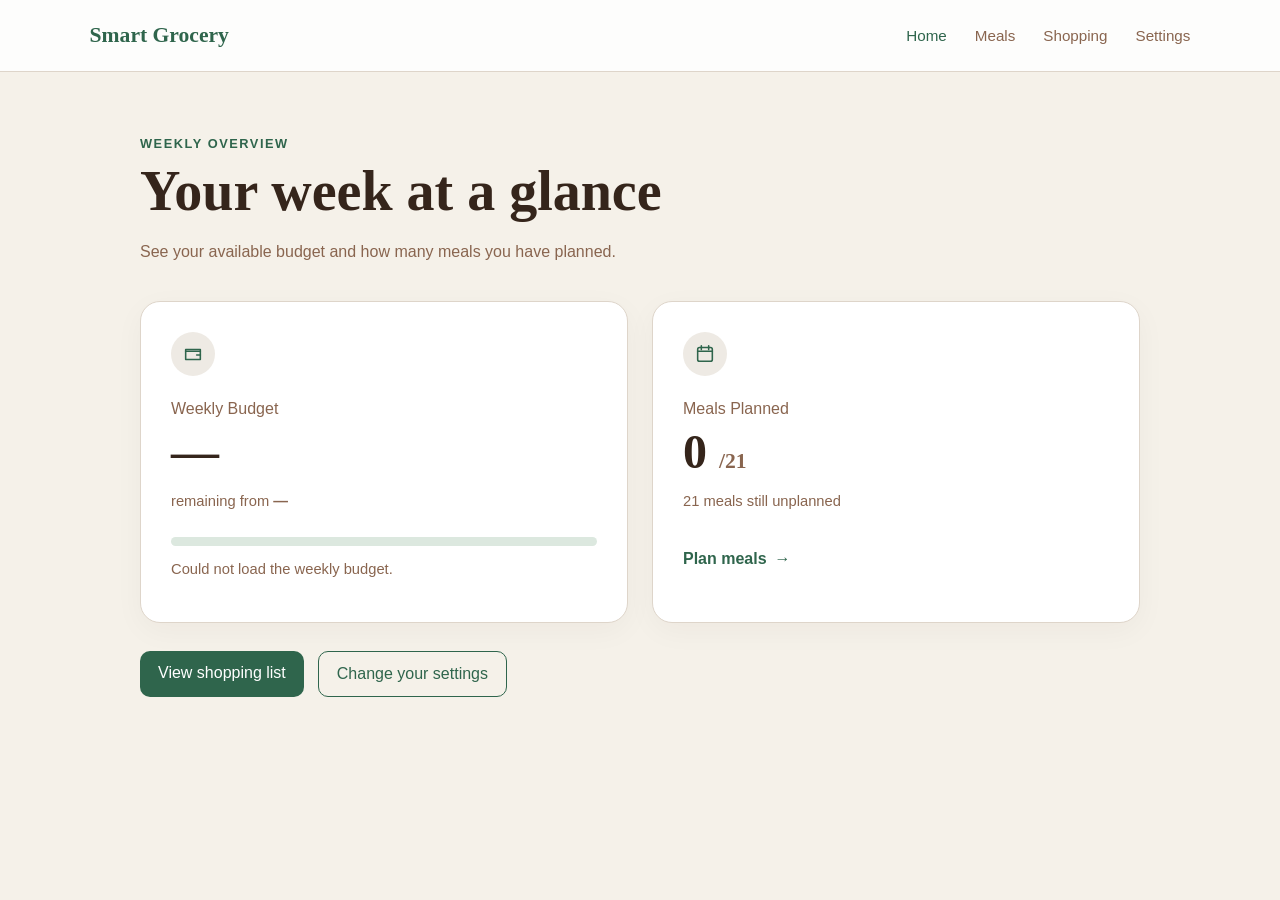
==== src/main/resources/static/index.html @ 24121420 "Was busy forgot to do weekly commits." ====
<!DOCTYPE html>
<html lang="en">
<head>
    <meta charset="UTF-8">
    <meta name="viewport"
          content="width=device-width, initial-scale=1.0">

    <title>Smart Grocery</title>

    <link rel="stylesheet" href="css/style.css">
    <script src="js/index.js"></script>
</head>

<body>
<header class="topbar">
    <a class="brand" href="/">
        Smart Grocery
    </a>

    <nav>
        <a class="active" href="/">Home</a>
        <a href="/meals.html">Meals</a>
        <a href="/shopping.html">Shopping</a>
        <a href="/settings.html">Settings</a>
    </nav>
</header>

<main class="page">
    <section class="intro">
        <p class="eyebrow">Weekly overview</p>
        <h1>Your week at a glance</h1>
        <p>
            See your available budget and how many meals
            you have planned.
        </p>
    </section>

    <section class="dashboard-grid">

        <!-- Budget card -->
        <article class="summary-card">
            <div class="icon-circle">
                <svg viewBox="0 0 24 24" aria-hidden="true">
                    <path d="M4 7h16v11H4z"></path>
                    <path d="M4 9h16"></path>
                    <path d="M16 13h4"></path>
                </svg>
            </div>

            <p class="card-label">Weekly Budget</p>

            <div class="large-value money-value">
                <span id="remainingBudget">—</span>
            </div>

            <p class="card-description">
                remaining from
                <strong id="weeklyBudget">—</strong>
            </p>

            <div class="progress-track">
                <div
                        id="budgetProgress"
                        class="progress-value"
                ></div>
            </div>

            <p id="budgetStatus" class="status-text">
                Loading budget...
            </p>
        </article>

        <!-- Meals card -->
        <article class="summary-card">
            <div class="icon-circle">
                <svg viewBox="0 0 24 24" aria-hidden="true">
                    <rect x="4" y="5" width="16" height="15" rx="2"></rect>
                    <path d="M8 3v4M16 3v4M4 9h16"></path>
                </svg>
            </div>

            <p class="card-label">Meals Planned</p>

            <div class="large-value">
                <span id="plannedMeals">0</span>
                <span class="value-total">/21</span>
            </div>

            <p id="mealsMessage" class="card-description">
                21 meals still unplanned
            </p>

            <a class="card-link" href="/meals.html">
                Plan meals
                <span aria-hidden="true">→</span>
            </a>
        </article>
    </section>

    <section class="quick-links">
        <a href="/shopping.html">
            View shopping list
        </a>

        <a href="/settings.html">
            Change your settings
        </a>
    </section>
</main>
</body>
</html>
---- src/main/resources/static/css/style.css ----
:root {
    --background: #f5f1e9;
    --card: #ffffff;
    --text: #35251b;
    --muted: #89654f;
    --green: #2f654c;
    --green-light: #dce8df;
    --border: #ded5ca;
}

* {
    box-sizing: border-box;
}

body {
    margin: 0;
    min-height: 100vh;
    background: var(--background);
    color: var(--text);
    font-family: Arial, sans-serif;
}

.topbar {
    min-height: 72px;
    padding: 0 7%;
    background: rgba(255, 255, 255, 0.85);
    border-bottom: 1px solid var(--border);

    display: flex;
    align-items: center;
    justify-content: space-between;
}

.brand {
    color: var(--green);
    font-family: Georgia, serif;
    font-size: 1.35rem;
    font-weight: bold;
    text-decoration: none;
}

nav {
    display: flex;
    gap: 28px;
}

nav a {
    color: var(--muted);
    text-decoration: none;
    font-size: 0.95rem;
}

nav a:hover,
nav a.active {
    color: var(--green);
}

.page {
    width: min(100% - 32px, 1000px);
    margin: 0 auto;
    padding: 64px 0;
}

.intro {
    margin-bottom: 36px;
}

.eyebrow {
    margin: 0 0 8px;
    color: var(--green);
    font-size: 0.8rem;
    font-weight: bold;
    letter-spacing: 0.12em;
    text-transform: uppercase;
}

h1 {
    margin: 0;
    font-family: Georgia, serif;
    font-size: clamp(2rem, 5vw, 3.5rem);
}

.intro > p:last-child {
    max-width: 560px;
    color: var(--muted);
    line-height: 1.6;
}

.dashboard-grid {
    display: grid;
    grid-template-columns: repeat(2, minmax(0, 1fr));
    gap: 24px;
}

.summary-card {
    min-height: 310px;
    padding: 30px;
    background: var(--card);
    border: 1px solid var(--border);
    border-radius: 20px;
    box-shadow: 0 8px 30px rgba(53, 37, 27, 0.04);
}

.icon-circle {
    width: 44px;
    height: 44px;
    margin-bottom: 24px;
    border-radius: 50%;
    background: #eeeae4;
    color: var(--green);

    display: grid;
    place-items: center;
}

.icon-circle svg {
    width: 22px;
    height: 22px;
    fill: none;
    stroke: currentColor;
    stroke-width: 1.7;
    stroke-linecap: round;
    stroke-linejoin: round;
}

.card-label {
    margin: 0 0 6px;
    color: var(--muted);
}

.large-value {
    margin-bottom: 6px;
    font-family: Georgia, serif;
    font-size: 3rem;
    font-weight: bold;
}

.value-total {
    color: var(--muted);
    font-size: 1.35rem;
}

.card-description,
.status-text {
    color: var(--muted);
    font-size: 0.92rem;
}

.progress-track {
    height: 9px;
    margin-top: 28px;
    overflow: hidden;
    background: var(--green-light);
    border-radius: 100px;
}

.progress-value {
    width: 0;
    height: 100%;
    background: var(--green);
    border-radius: inherit;
    transition: width 300ms ease;
}

.card-link {
    display: inline-flex;
    gap: 8px;
    margin-top: 26px;
    color: var(--green);
    font-weight: bold;
    text-decoration: none;
}

.quick-links {
    display: flex;
    gap: 14px;
    margin-top: 28px;
}

.quick-links a {
    padding: 13px 18px;
    background: var(--green);
    color: white;
    border-radius: 10px;
    text-decoration: none;
}

.quick-links a:last-child {
    background: transparent;
    color: var(--green);
    border: 1px solid var(--green);
}

@media (max-width: 700px) {
    .topbar {
        padding: 18px;
        align-items: flex-start;
        gap: 18px;
        flex-direction: column;
    }

    nav {
        width: 100%;
        gap: 16px;
        overflow-x: auto;
    }

    .page {
        padding-top: 40px;
    }

    .dashboard-grid {
        grid-template-columns: 1fr;
    }

    .quick-links {
        flex-direction: column;
    }
}:root {
     --background: #f5f1e9;
     --card: #ffffff;
     --text: #35251b;
     --muted: #89654f;
     --green: #2f654c;
     --green-light: #dce8df;
     --border: #ded5ca;
 }

* {
    box-sizing: border-box;
}

body {
    margin: 0;
    min-height: 100vh;
    background: var(--background);
    color: var(--text);
    font-family: Arial, sans-serif;
}

.topbar {
    min-height: 72px;
    padding: 0 7%;
    background: rgba(255, 255, 255, 0.85);
    border-bottom: 1px solid var(--border);

    display: flex;
    align-items: center;
    justify-content: space-between;
}

.brand {
    color: var(--green);
    font-family: Georgia, serif;
    font-size: 1.35rem;
    font-weight: bold;
    text-decoration: none;
}

nav {
    display: flex;
    gap: 28px;
}

nav a {
    color: var(--muted);
    text-decoration: none;
    font-size: 0.95rem;
}

nav a:hover,
nav a.active {
    color: var(--green);
}

.page {
    width: min(100% - 32px, 1000px);
    margin: 0 auto;
    padding: 64px 0;
}

.intro {
    margin-bottom: 36px;
}

.eyebrow {
    margin: 0 0 8px;
    color: var(--green);
    font-size: 0.8rem;
    font-weight: bold;
    letter-spacing: 0.12em;
    text-transform: uppercase;
}

h1 {
    margin: 0;
    font-family: Georgia, serif;
    font-size: clamp(2rem, 5vw, 3.5rem);
}

.intro > p:last-child {
    max-width: 560px;
    color: var(--muted);
    line-height: 1.6;
}

.dashboard-grid {
    display: grid;
    grid-template-columns: repeat(2, minmax(0, 1fr));
    gap: 24px;
}

.summary-card {
    min-height: 310px;
    padding: 30px;
    background: var(--card);
    border: 1px solid var(--border);
    border-radius: 20px;
    box-shadow: 0 8px 30px rgba(53, 37, 27, 0.04);
}

.icon-circle {
    width: 44px;
    height: 44px;
    margin-bottom: 24px;
    border-radius: 50%;
    background: #eeeae4;
    color: var(--green);

    display: grid;
    place-items: center;
}

.icon-circle svg {
    width: 22px;
    height: 22px;
    fill: none;
    stroke: currentColor;
    stroke-width: 1.7;
    stroke-linecap: round;
    stroke-linejoin: round;
}

.card-label {
    margin: 0 0 6px;
    color: var(--muted);
}

.large-value {
    margin-bottom: 6px;
    font-family: Georgia, serif;
    font-size: 3rem;
    font-weight: bold;
}

.value-total {
    color: var(--muted);
    font-size: 1.35rem;
}

.card-description,
.status-text {
    color: var(--muted);
    font-size: 0.92rem;
}

.progress-track {
    height: 9px;
    margin-top: 28px;
    overflow: hidden;
    background: var(--green-light);
    border-radius: 100px;
}

.progress-value {
    width: 0;
    height: 100%;
    background: var(--green);
    border-radius: inherit;
    transition: width 300ms ease;
}

.card-link {
    display: inline-flex;
    gap: 8px;
    margin-top: 26px;
    color: var(--green);
    font-weight: bold;
    text-decoration: none;
}

.quick-links {
    display: flex;
    gap: 14px;
    margin-top: 28px;
}

.quick-links a {
    padding: 13px 18px;
    background: var(--green);
    color: white;
    border-radius: 10px;
    text-decoration: none;
}

.quick-links a:last-child {
    background: transparent;
    color: var(--green);
    border: 1px solid var(--green);
}

@media (max-width: 700px) {
    .topbar {
        padding: 18px;
        align-items: flex-start;
        gap: 18px;
        flex-direction: column;
    }

    nav {
        width: 100%;
        gap: 16px;
        overflow-x: auto;
    }

    .page {
        padding-top: 40px;
    }

    .dashboard-grid {
        grid-template-columns: 1fr;
    }

    .quick-links {
        flex-direction: column;
    }
}

/* meals css*/
.planner-toolbar {
    padding: 28px;
    margin-bottom: 48px;
    background: white;
    border: 1px solid var(--border);
    border-radius: 20px;

    display: flex;
    align-items: center;
    justify-content: space-between;
    gap: 24px;
}

.planner-count {
    font-family: Georgia, serif;
    font-size: 2.5rem;
    font-weight: bold;
}

.planner-count span:last-child {
    color: var(--muted);
    font-size: 1.2rem;
}

.planner-actions {
    display: flex;
    gap: 12px;
}

.primary-button,
.secondary-button {
    min-height: 44px;
    padding: 0 18px;
    border-radius: 10px;
    cursor: pointer;
    font: inherit;
    font-weight: bold;
}

.primary-button {
    border: 1px solid var(--green);
    background: var(--green);
    color: white;
}

.secondary-button {
    border: 1px solid var(--green);
    background: transparent;
    color: var(--green);
}

.primary-button:disabled {
    cursor: wait;
    opacity: 0.65;
}

.planner-section,
.recipe-section {
    margin-top: 48px;
}

.section-heading {
    margin-bottom: 24px;

    display: flex;
    align-items: end;
    justify-content: space-between;
    gap: 24px;
}

.section-heading h2 {
    margin: 4px 0 0;
    font-family: Georgia, serif;
    font-size: 2rem;
}

.section-heading > p {
    max-width: 420px;
    margin: 0;
    color: var(--muted);
    line-height: 1.5;
}

.week-grid {
    display: grid;
    grid-template-columns:
        repeat(auto-fit, minmax(240px, 1fr));
    gap: 18px;
}

.day-card {
    padding: 22px;
    background: white;
    border: 1px solid var(--border);
    border-radius: 16px;
}

.day-card h3 {
    margin: 0 0 20px;
    color: var(--green);
    font-family: Georgia, serif;
    font-size: 1.4rem;
}

.meal-slot {
    display: block;
    margin-top: 16px;
}

.meal-slot span {
    display: block;
    margin-bottom: 7px;
    color: var(--muted);
    font-size: 0.82rem;
    font-weight: bold;
    text-transform: uppercase;
}

.meal-slot select {
    width: 100%;
    min-height: 42px;
    padding: 0 10px;
    background: white;
    color: var(--text);
    border: 1px solid var(--border);
    border-radius: 8px;
}

.meal-slot select:focus {
    border-color: var(--green);
    outline: 2px solid var(--green-light);
}

.recipe-grid {
    display: grid;
    gap: 14px;
}

.recipe-card {
    background: white;
    border: 1px solid var(--border);
    border-radius: 14px;
    overflow: hidden;
}

.recipe-card summary {
    padding: 20px;
    cursor: pointer;
    list-style: none;

    display: flex;
    align-items: center;
    justify-content: space-between;
    gap: 20px;
}

.recipe-card summary::-webkit-details-marker {
    display: none;
}

.recipe-card summary strong {
    color: var(--green);
    font-family: Georgia, serif;
    font-size: 1.15rem;
}

.recipe-card summary span {
    color: var(--muted);
    font-size: 0.85rem;
}

.recipe-content {
    padding: 0 24px 24px;
    border-top: 1px solid var(--border);
    line-height: 1.6;
}

.recipe-content h4 {
    margin: 22px 0 8px;
}

.empty-message {
    padding: 30px;
    background: white;
    color: var(--muted);
    border: 1px dashed var(--border);
    border-radius: 14px;
    text-align: center;
}

@media (max-width: 700px) {
    .planner-toolbar,
    .section-heading {
        align-items: stretch;
        flex-direction: column;
    }

    .planner-actions {
        flex-direction: column;
    }

    .recipe-card summary {
        align-items: flex-start;
        flex-direction: column;
    }
}

/* Shopping css */
.shopping-summary-grid {
    margin-bottom: 24px;

    display: grid;
    grid-template-columns:
        repeat(4, minmax(0, 1fr));
    gap: 16px;
}

.small-summary-card {
    padding: 22px;
    background: white;
    border: 1px solid var(--border);
    border-radius: 15px;
}

.small-summary-card p {
    margin: 0 0 10px;
    color: var(--muted);
    font-size: 0.85rem;
}

.small-summary-card strong {
    font-family: Georgia, serif;
    font-size: 1.5rem;
}

.shopping-toolbar {
    margin-bottom: 48px;
    padding: 20px 24px;
    background: var(--green-light);
    border-radius: 14px;

    display: flex;
    align-items: center;
    justify-content: space-between;
    gap: 20px;
}

.shopping-toolbar p {
    margin: 0;
}

.shopping-toolbar > div {
    display: flex;
    gap: 10px;
}

.shopping-items {
    display: grid;
    gap: 22px;
}

.shopping-item {
    padding: 24px;
    background: white;
    border: 1px solid var(--border);
    border-radius: 16px;
}

.shopping-item-heading {
    margin-bottom: 18px;

    display: flex;
    align-items: baseline;
    justify-content: space-between;
    gap: 20px;
}

.shopping-item-heading h3 {
    margin: 0;
    color: var(--green);
    font-family: Georgia, serif;
    font-size: 1.4rem;
    text-transform: capitalize;
}

.shopping-item-heading span {
    color: var(--muted);
    font-size: 0.9rem;
}

.product-option-grid {
    display: grid;
    grid-template-columns:
        repeat(auto-fit, minmax(230px, 1fr));
    gap: 12px;
}

.product-option {
    padding: 15px;
    cursor: pointer;
    border: 1px solid var(--border);
    border-radius: 12px;

    display: flex;
    align-items: flex-start;
    gap: 10px;
}

.product-option:hover {
    border-color: var(--green);
}

.product-option:has(input:checked) {
    background: var(--green-light);
    border-color: var(--green);
}

.product-option input {
    margin-top: 4px;
    accent-color: var(--green);
}

.product-option-content {
    min-width: 0;
}

.product-option-content strong {
    display: block;
    line-height: 1.35;
}

.product-option-content p {
    margin: 8px 0 0;
    color: var(--muted);
    font-size: 0.85rem;
}

.product-option-content .option-total {
    color: var(--green);
    font-weight: bold;
}

.store-badge {
    display: inline-block;
    margin-top: 8px;
    padding: 4px 8px;
    background: white;
    color: var(--green);
    border: 1px solid var(--green-light);
    border-radius: 100px;
    font-size: 0.75rem;
    font-weight: bold;
}

.store-section {
    margin-top: 54px;
}

.store-grid {
    display: grid;
    grid-template-columns:
        repeat(auto-fit, minmax(220px, 1fr));
    gap: 16px;
}

.store-card {
    padding: 20px;
    background: white;
    border: 1px solid var(--border);
    border-radius: 14px;
}

.store-card h3 {
    margin: 0 0 14px;
    color: var(--green);
    font-family: Georgia, serif;
}

.store-card ul {
    margin: 0;
    padding-left: 20px;
    color: var(--muted);
    line-height: 1.6;
}

.missing-section {
    margin-bottom: 32px;
    padding: 20px;
    background: #fff1e8;
    border: 1px solid #e6bda5;
    border-radius: 14px;
}

.missing-section h2 {
    margin-top: 0;
    font-size: 1.1rem;
}

.primary-link {
    display: inline-block;
    margin-top: 12px;
    padding: 12px 16px;
    background: var(--green);
    color: white;
    border-radius: 9px;
    text-decoration: none;
}

@media (max-width: 800px) {
    .shopping-summary-grid {
        grid-template-columns:
            repeat(2, minmax(0, 1fr));
    }

    .shopping-toolbar,
    .shopping-item-heading {
        align-items: stretch;
        flex-direction: column;
    }

    .shopping-toolbar > div {
        flex-direction: column;
    }
}

@media (max-width: 480px) {
    .shopping-summary-grid {
        grid-template-columns: 1fr;
    }
}

/* settings css */

.settings-page {
    width: min(960px, calc(100% - 32px));
    margin: 48px auto 80px;
}

.settings-heading {
    margin-bottom: 28px;
}

.settings-heading h1 {
    margin: 6px 0 10px;
    color: var(--text);
    font-size: clamp(2rem, 5vw, 3.2rem);
}

.settings-heading p {
    color: var(--muted);
    max-width: 650px;
}

.page-label {
    color: var(--green) !important;
    font-weight: 700;
    text-transform: uppercase;
    letter-spacing: 0.08em;
    font-size: 0.8rem;
}

.profile-status {
    margin-top: 14px;
    font-weight: 700;
}

.settings-form {
    display: grid;
    gap: 22px;
}

.settings-section {
    padding: 28px;
    background: var(--card);
    border: 1px solid var(--border);
    border-radius: 20px;
}

.settings-section h2 {
    margin: 0 0 8px;
    color: var(--text);
}

.section-description {
    margin: 0 0 20px;
    color: var(--muted);
}

.settings-grid {
    display: grid;
    grid-template-columns: repeat(3, minmax(0, 1fr));
    gap: 18px;
}

.form-field {
    display: grid;
    gap: 8px;
    color: var(--text);
    font-weight: 700;
}

.form-field input {
    width: 100%;
    box-sizing: border-box;
    padding: 13px 14px;
    border: 1px solid var(--border);
    border-radius: 11px;
    background: #fff;
    color: var(--text);
    font: inherit;
}

.form-field input:focus {
    outline: 3px solid var(--green-light);
    border-color: var(--green);
}

.choice-grid {
    display: grid;
    grid-template-columns: repeat(3, minmax(0, 1fr));
    gap: 12px;
}

.choice-card {
    display: flex;
    align-items: center;
    gap: 10px;
    min-height: 48px;
    padding: 12px 14px;
    border: 1px solid var(--border);
    border-radius: 12px;
    color: var(--text);
    cursor: pointer;
}

.choice-card:hover {
    border-color: var(--green);
    background: var(--green-light);
}

.choice-card input {
    width: 18px;
    height: 18px;
    accent-color: var(--green);
}

.settings-actions {
    display: flex;
    align-items: center;
    gap: 12px;
}

.primary-button,
.secondary-button {
    display: inline-flex;
    align-items: center;
    justify-content: center;
    min-height: 46px;
    padding: 0 22px;
    border-radius: 12px;
    font: inherit;
    font-weight: 700;
    text-decoration: none;
    cursor: pointer;
}

.primary-button {
    border: 0;
    background: var(--green);
    color: white;
}

.primary-button:hover {
    filter: brightness(0.93);
}

.primary-button:disabled {
    opacity: 0.65;
    cursor: wait;
}

.secondary-button {
    border: 1px solid var(--border);
    background: var(--card);
    color: var(--text);
}

.settings-message {
    padding: 14px 16px;
    border-radius: 12px;
    font-weight: 700;
}

.settings-message.success {
    background: #dceee2;
    color: #205438;
}

.settings-message.warning {
    background: #fff0c7;
    color: #735715;
}

.settings-message.error {
    background: #f8dddd;
    color: #812c2c;
}

.settings-message[hidden] {
    display: none;
}

@media (max-width: 700px) {
    .settings-grid,
    .choice-grid {
        grid-template-columns: 1fr;
    }

    .settings-section {
        padding: 20px;
    }

    .settings-actions {
        align-items: stretch;
        flex-direction: column;
    }
}
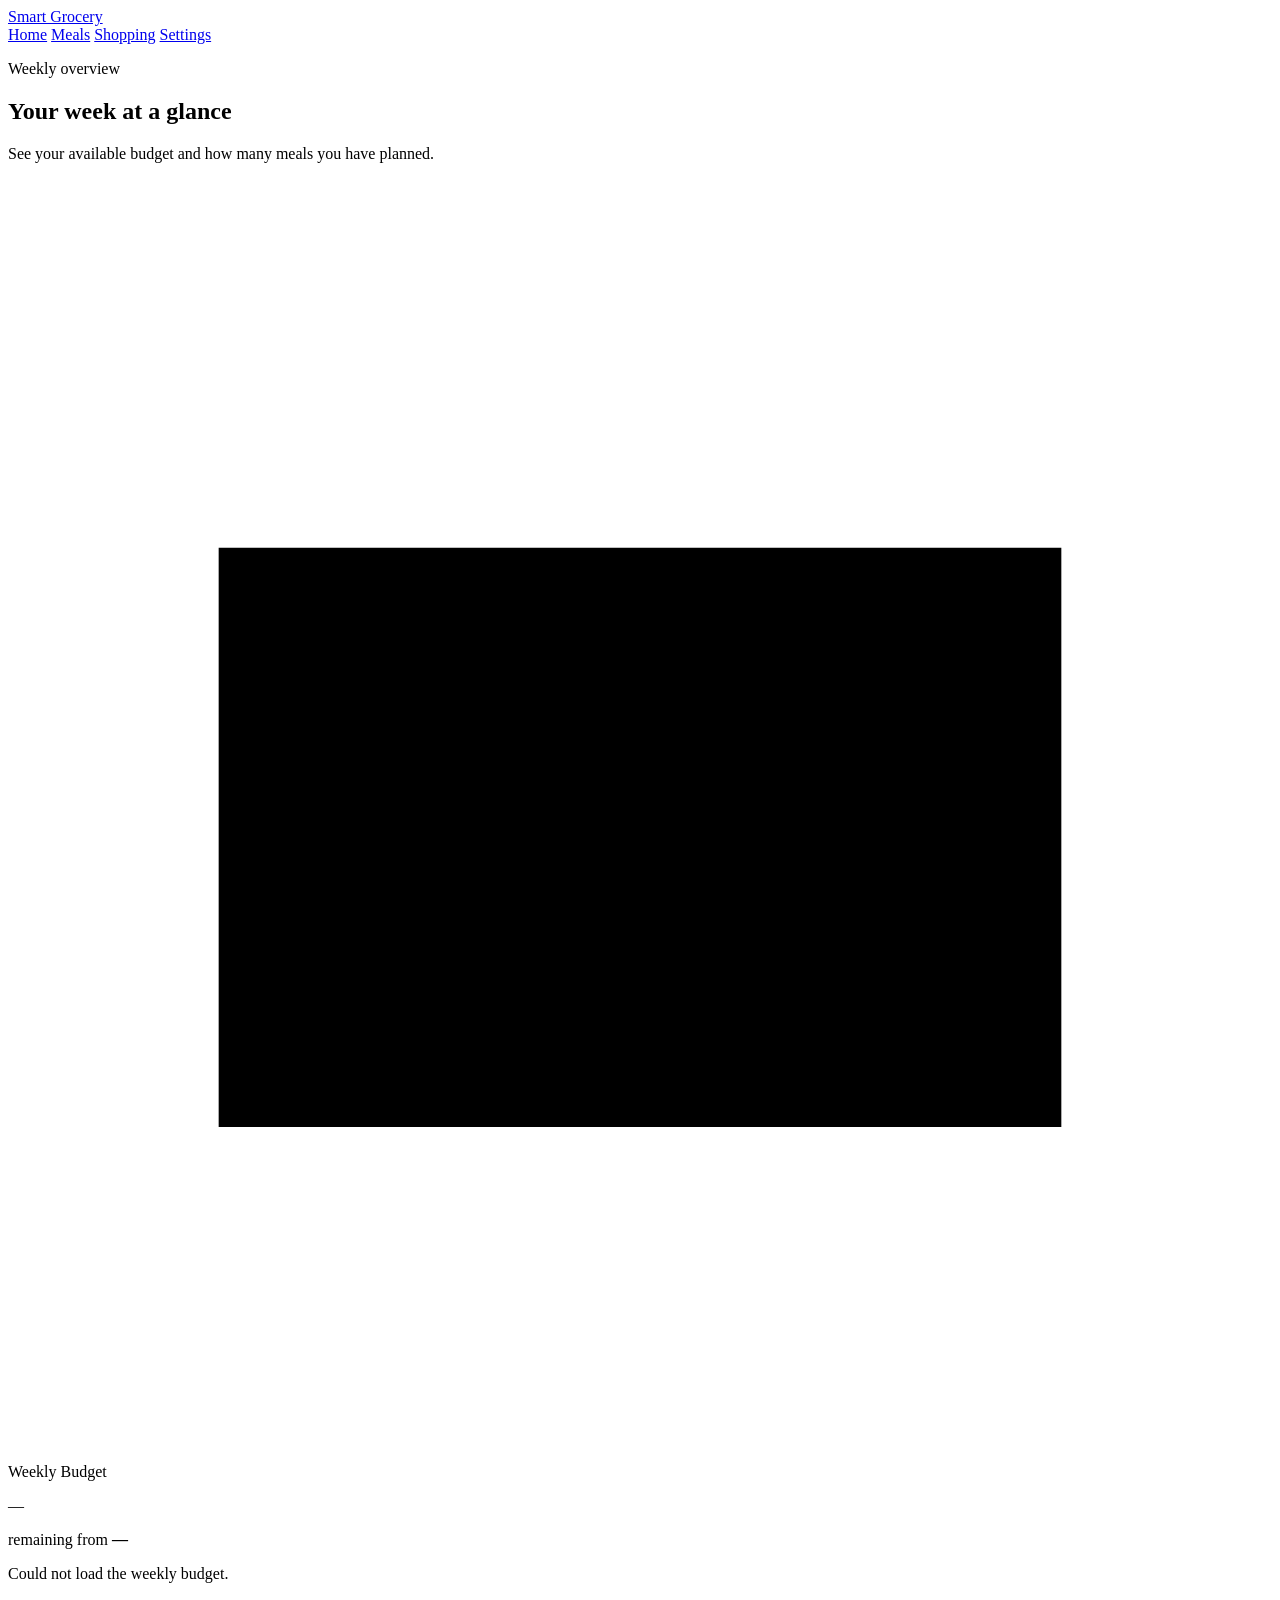
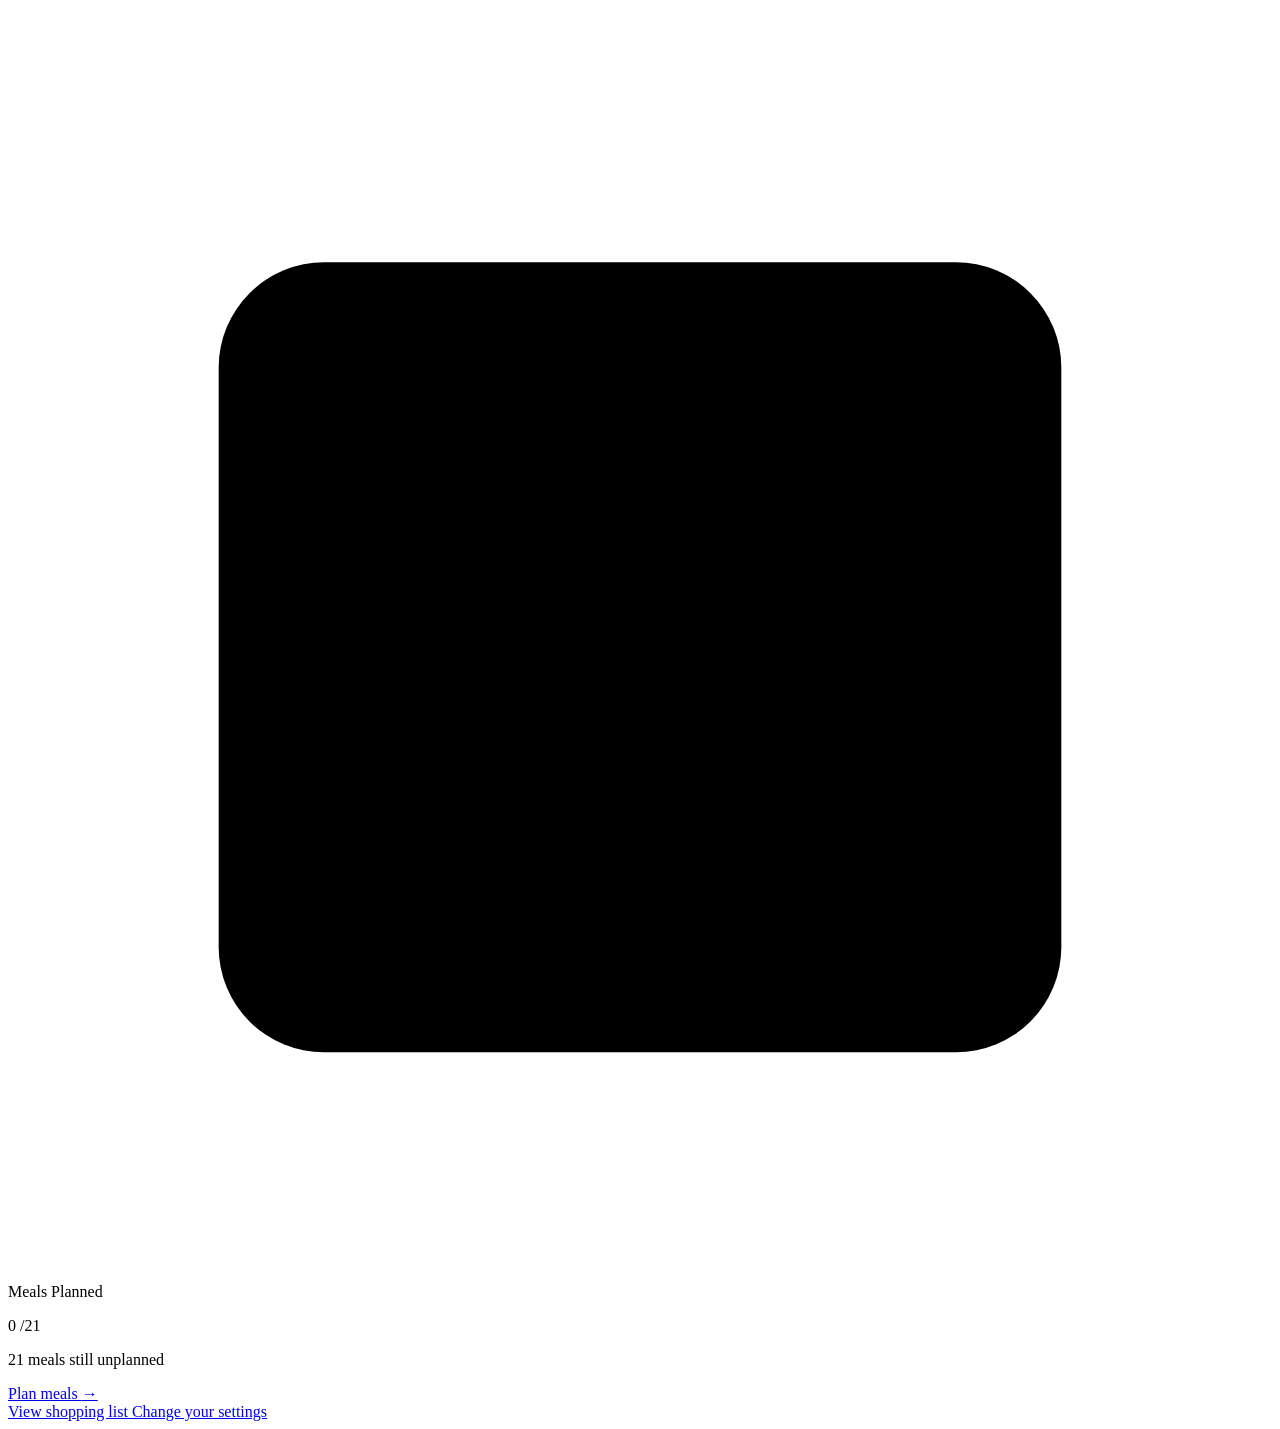
==== commit da7e20f8: "Was just splitting the files up to make it cleaner and fixing bugs in design" ====
--- a/src/main/resources/static/index.html
+++ b/src/main/resources/static/index.html
@@ -1,13 +1,15 @@
 <!DOCTYPE html>
 <html lang="en">
 <head>
+    <link rel="icon" href="data:,"><link rel="icon" href="data:,">
     <meta charset="UTF-8">
     <meta name="viewport"
           content="width=device-width, initial-scale=1.0">
 
     <title>Smart Grocery</title>
 
-    <link rel="stylesheet" href="css/style.css">
+    <link rel="stylesheet" href="/css/base.css">
+    <link rel="stylesheet" href="/css/home.css">
     <script src="js/index.js"></script>
 </head>
 
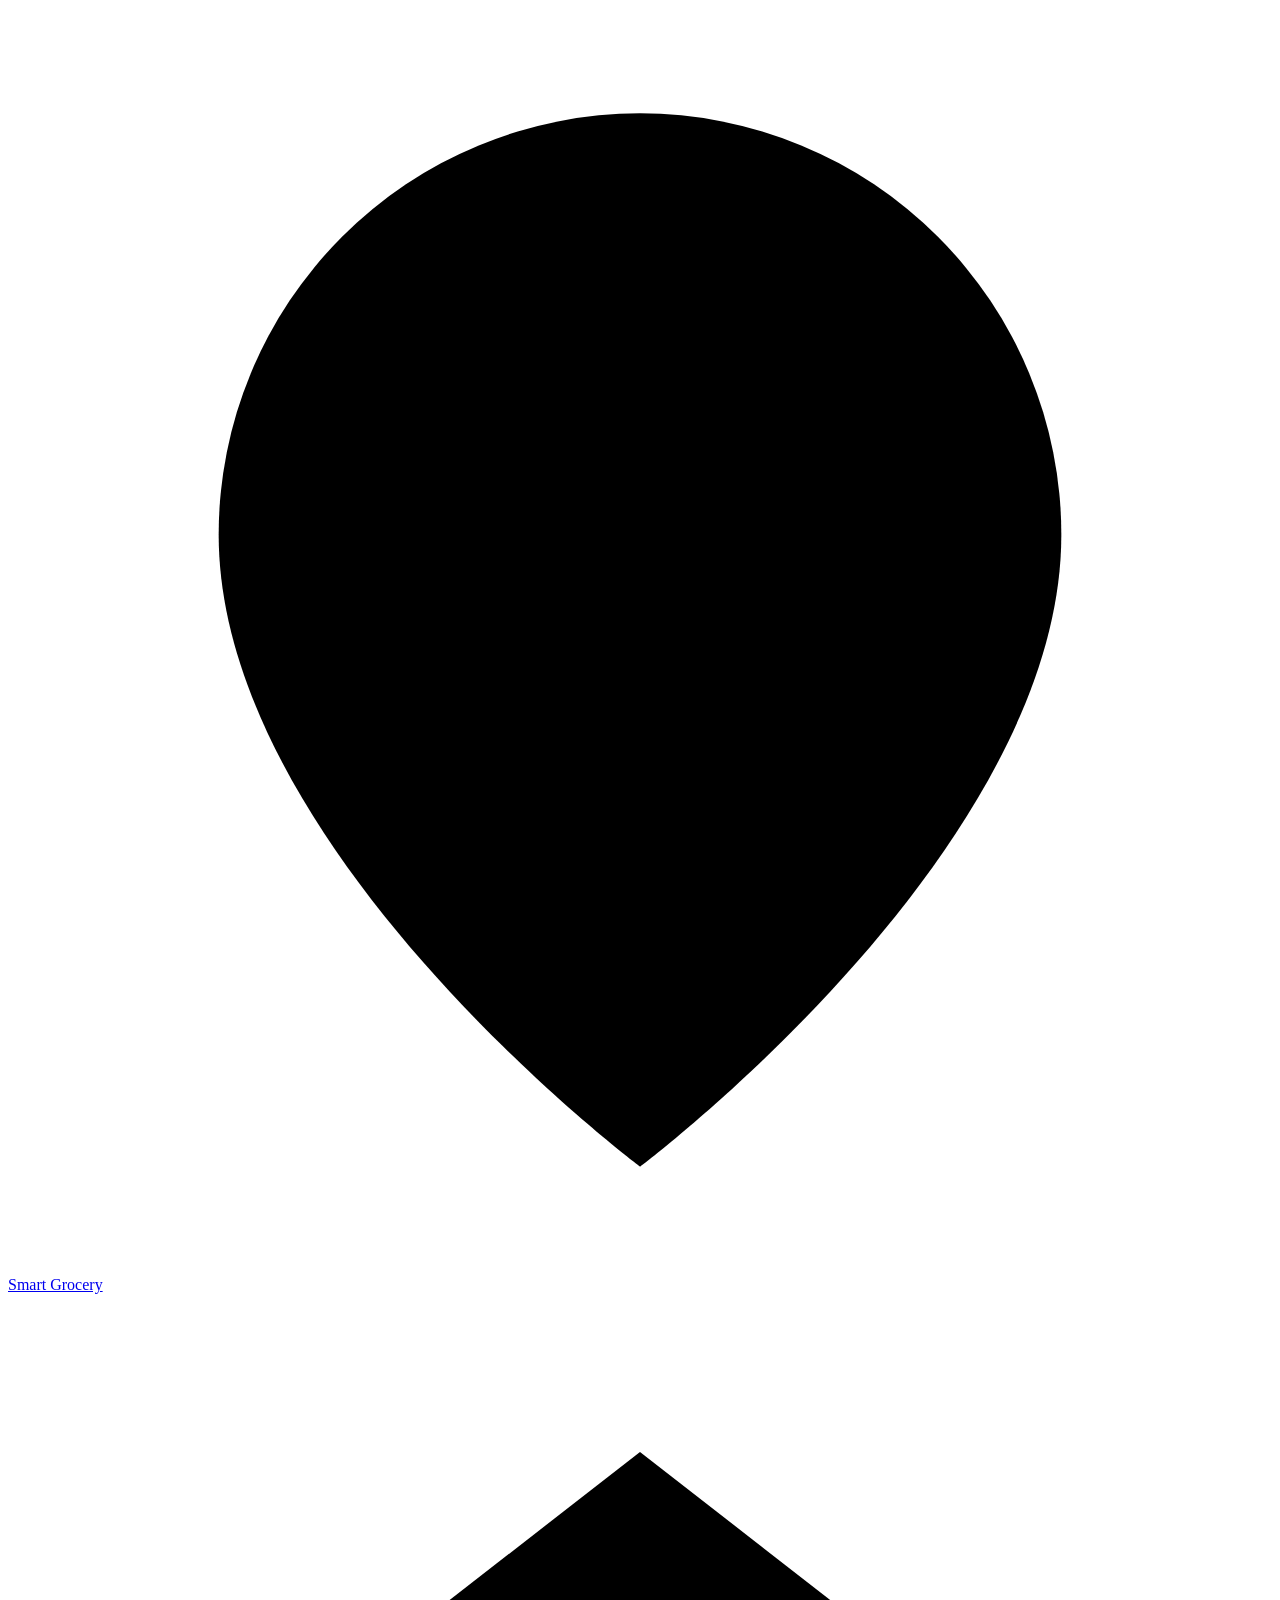
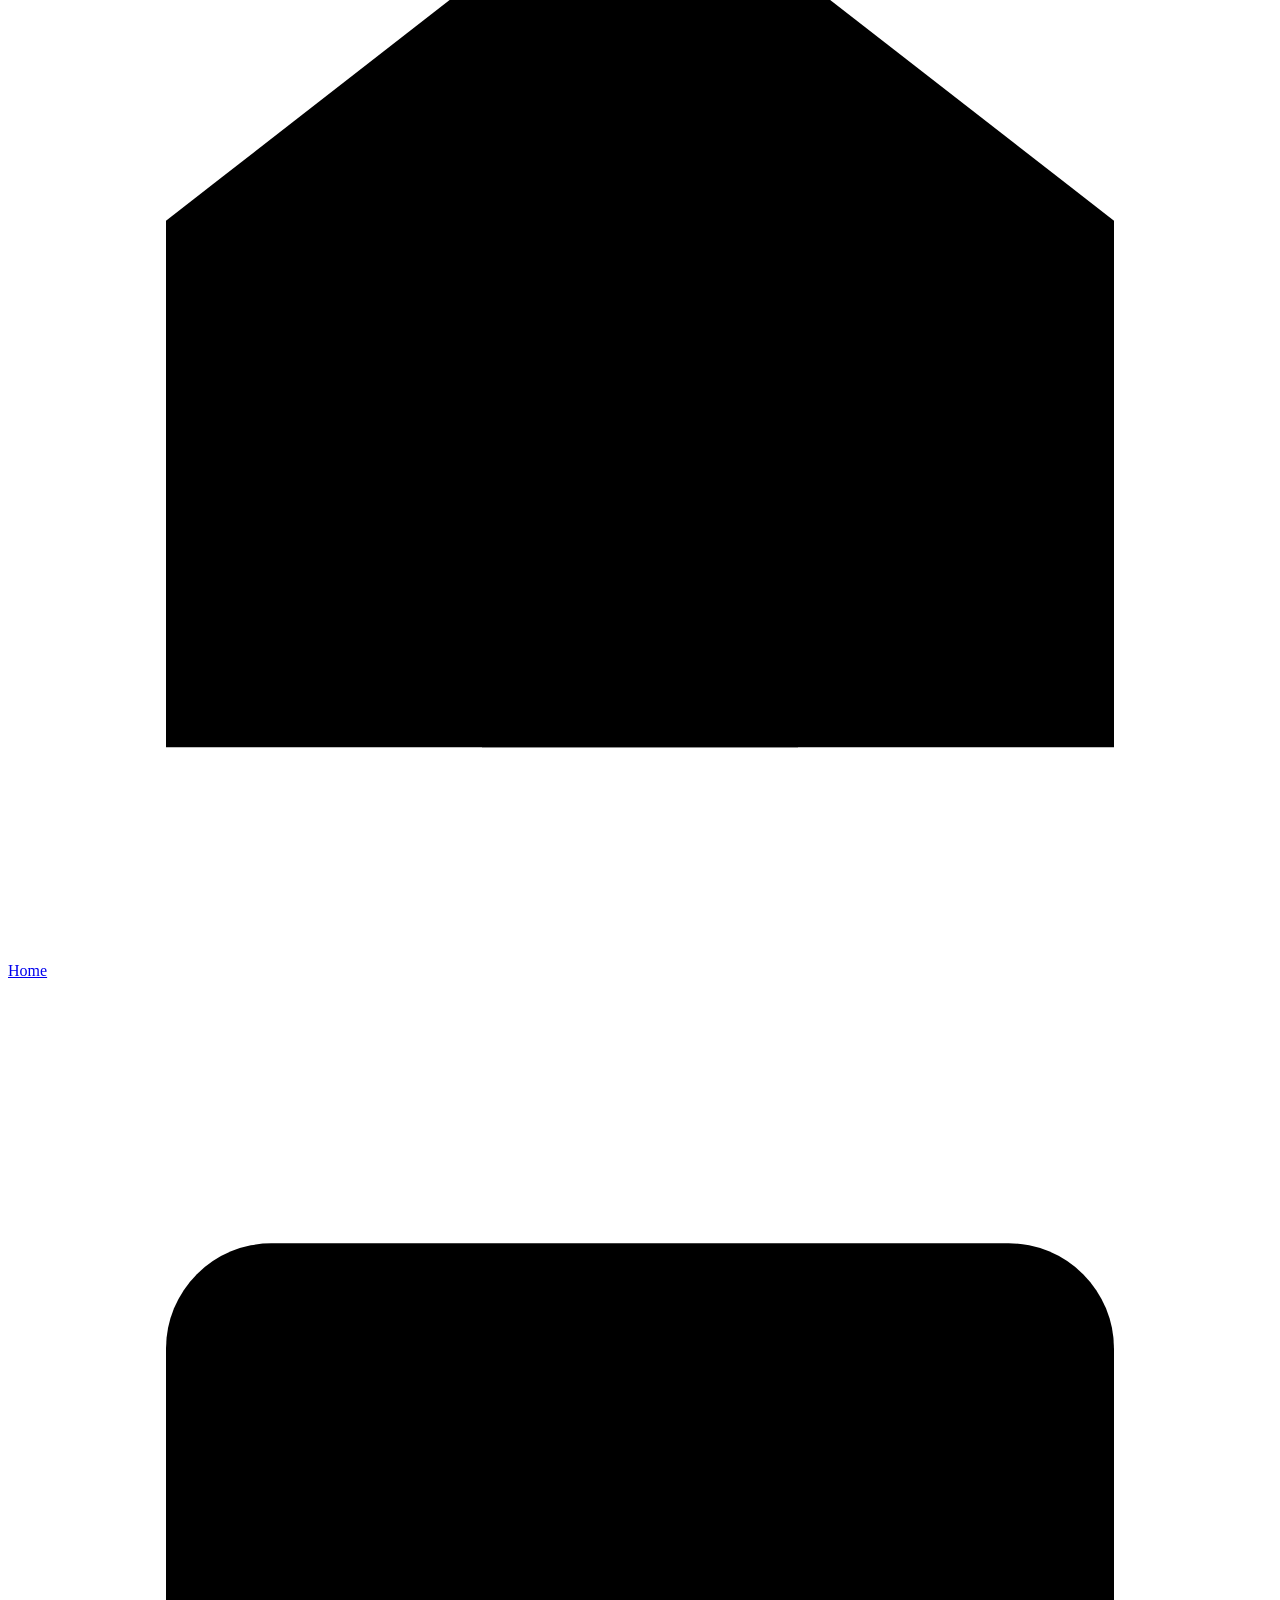
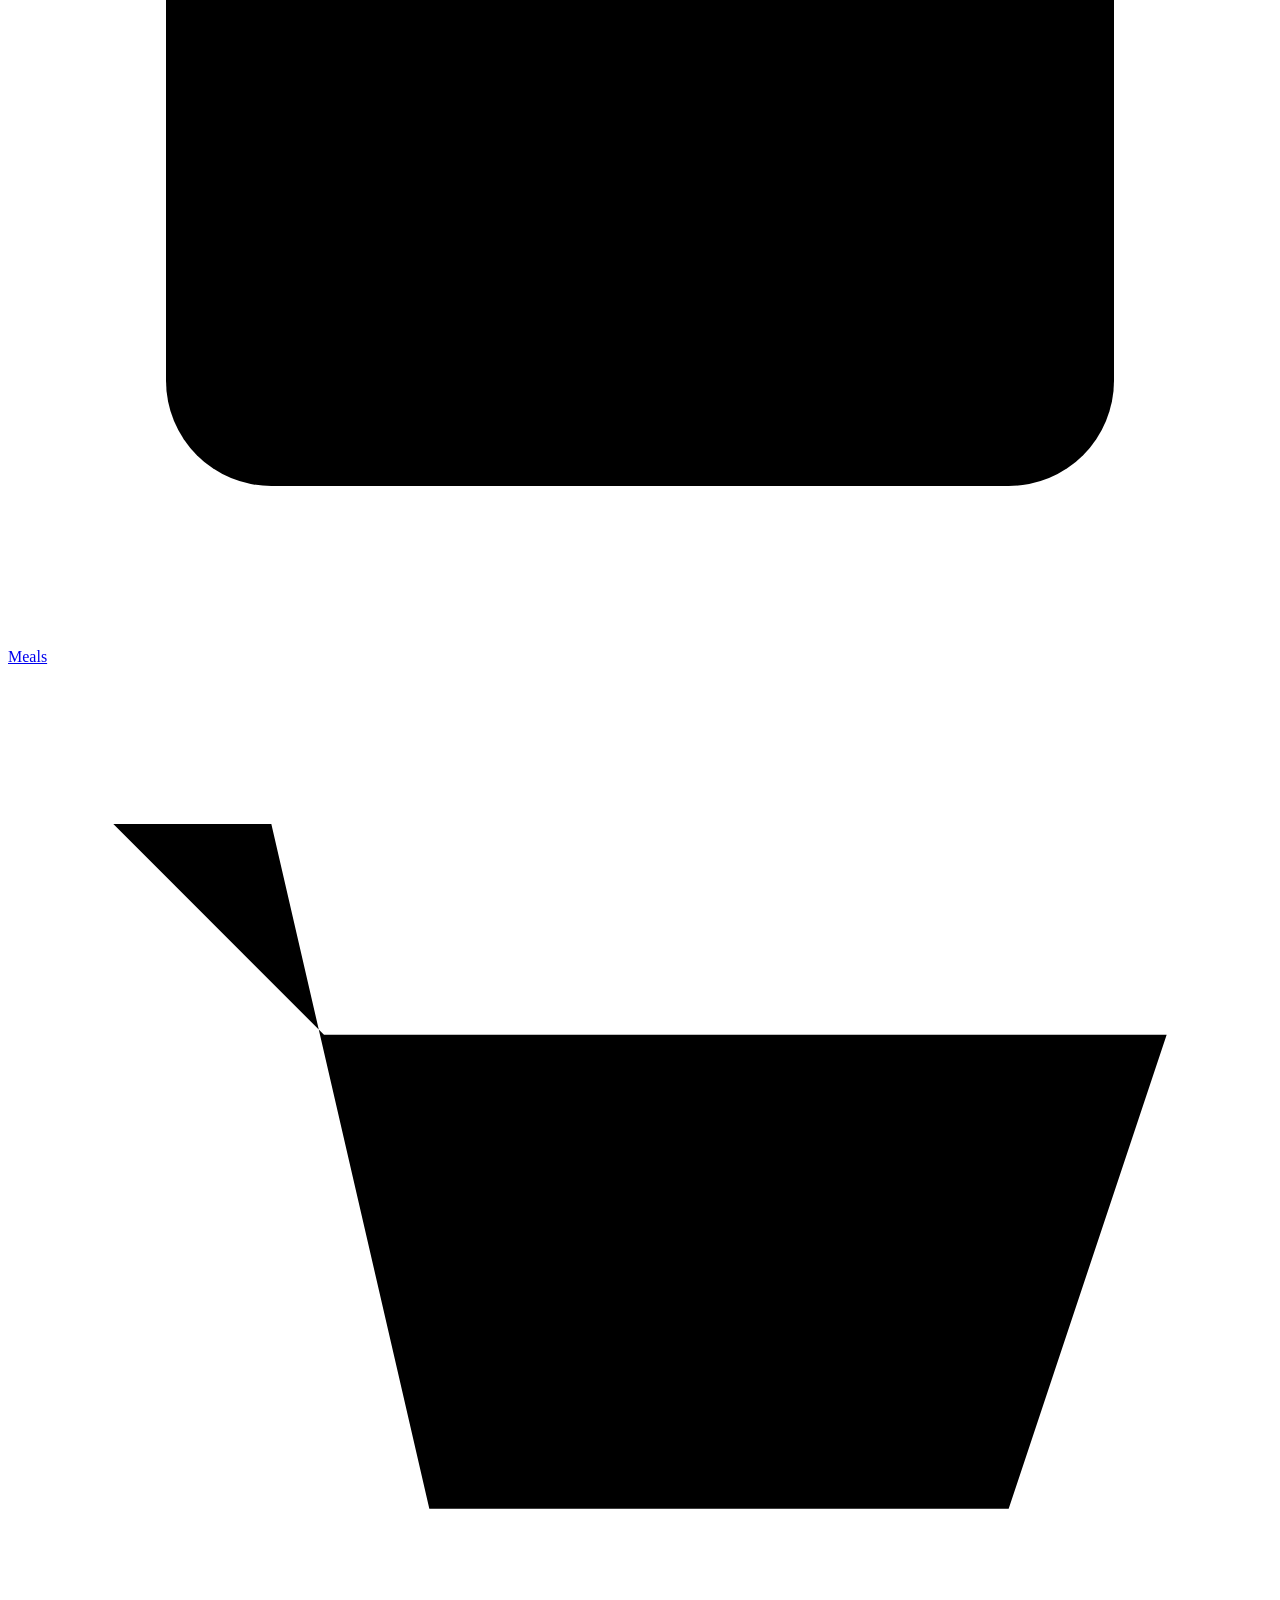
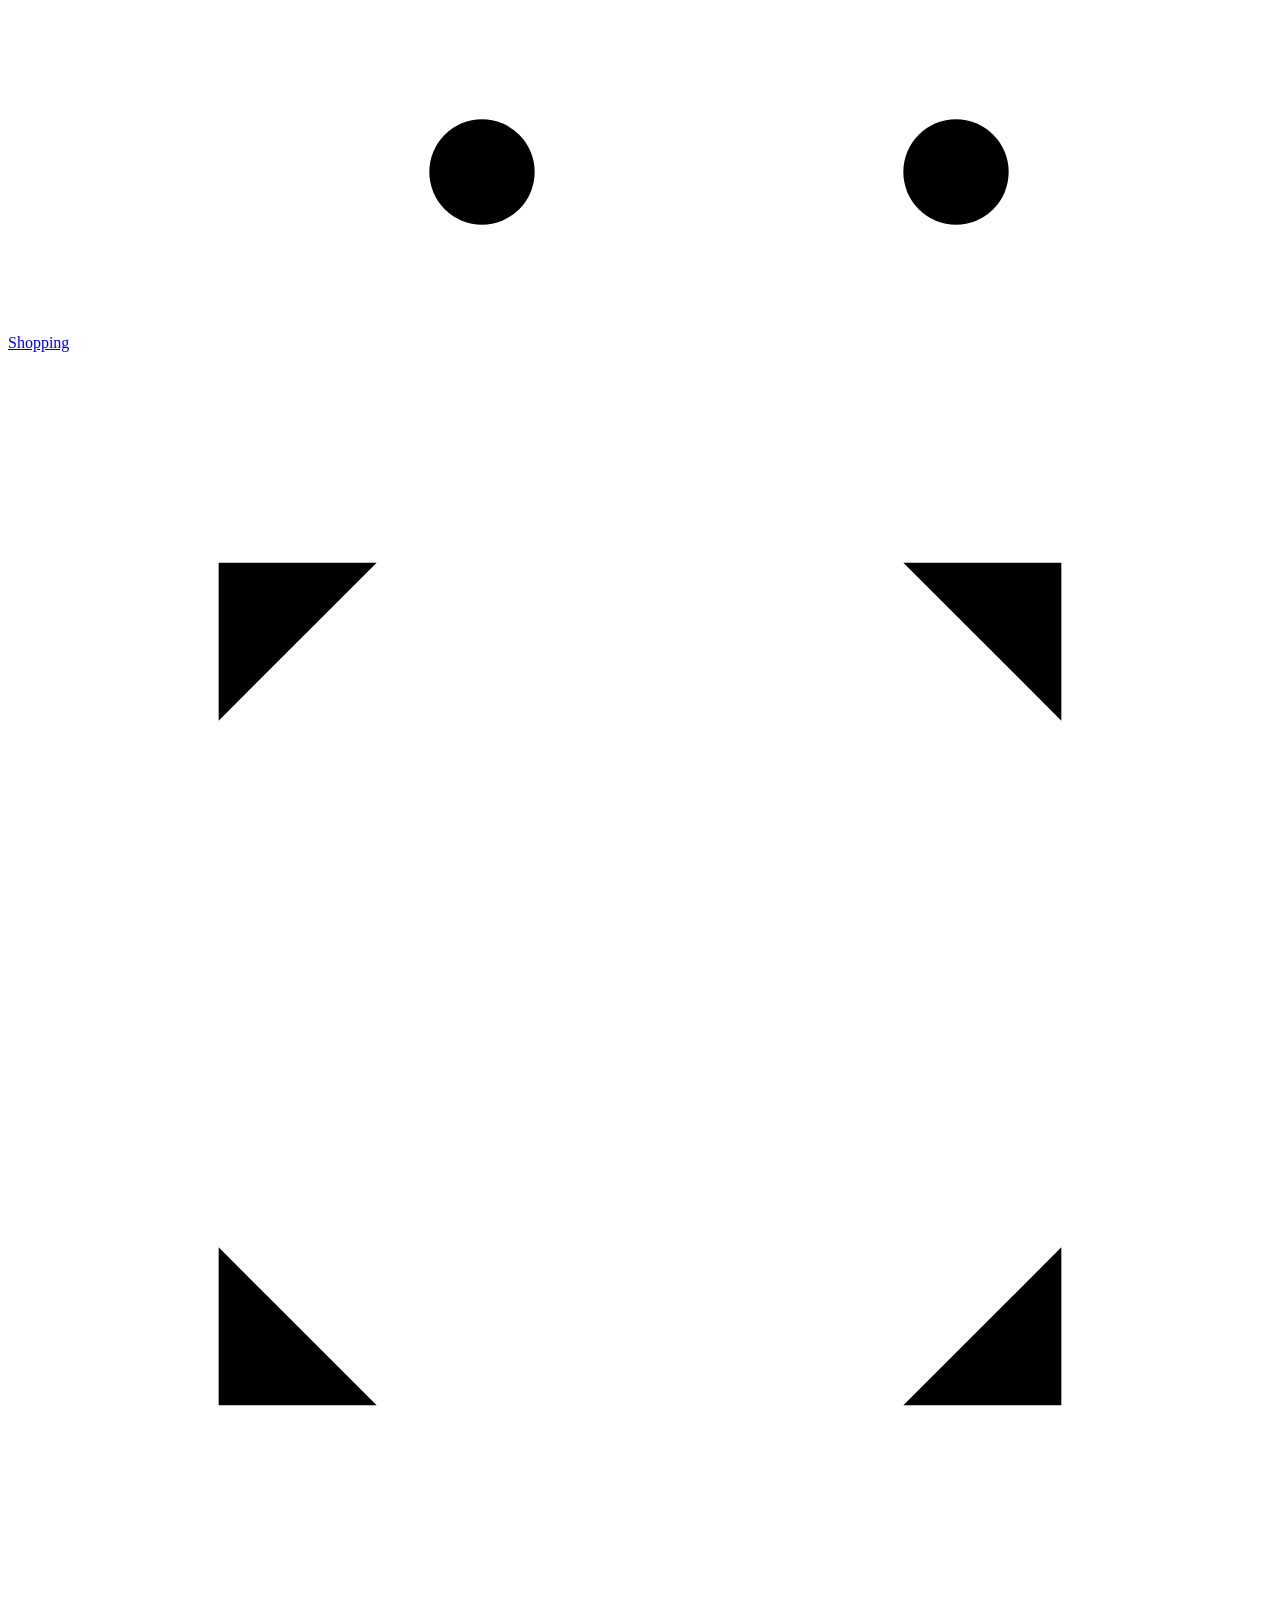
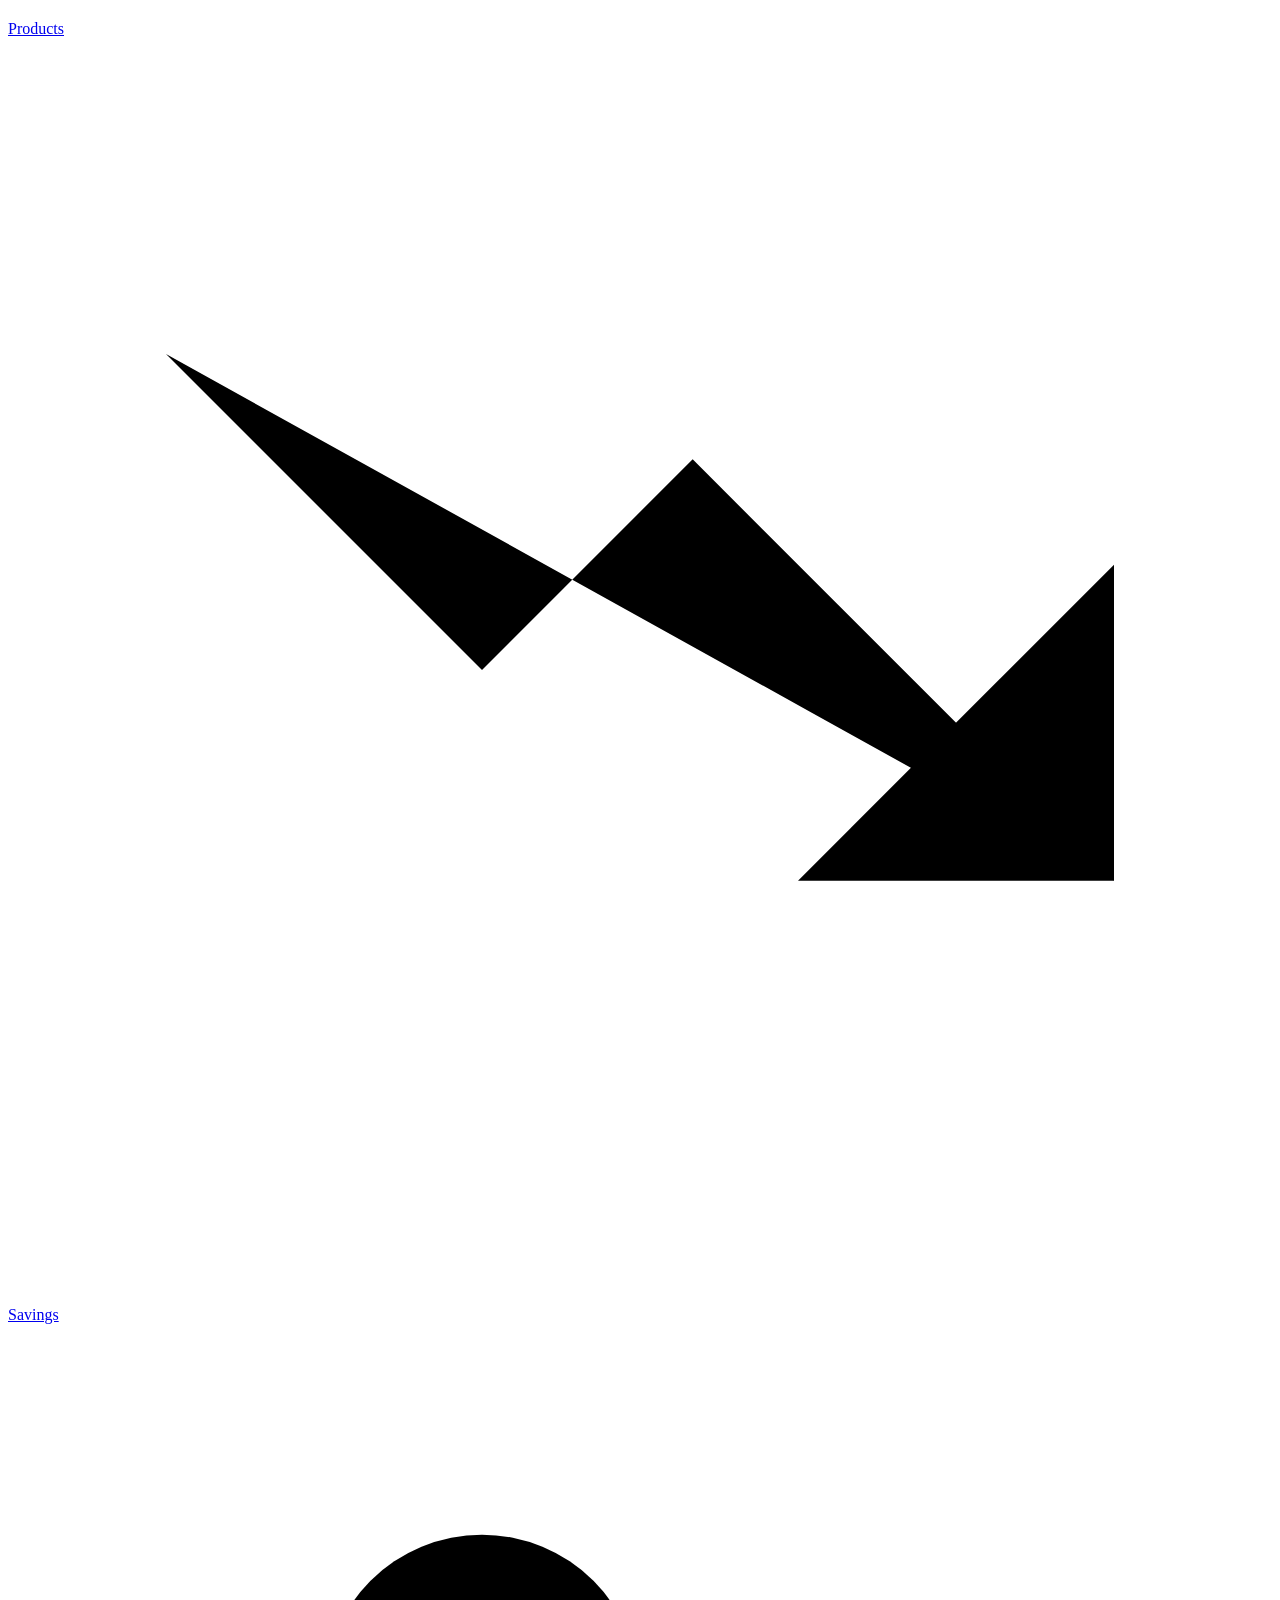
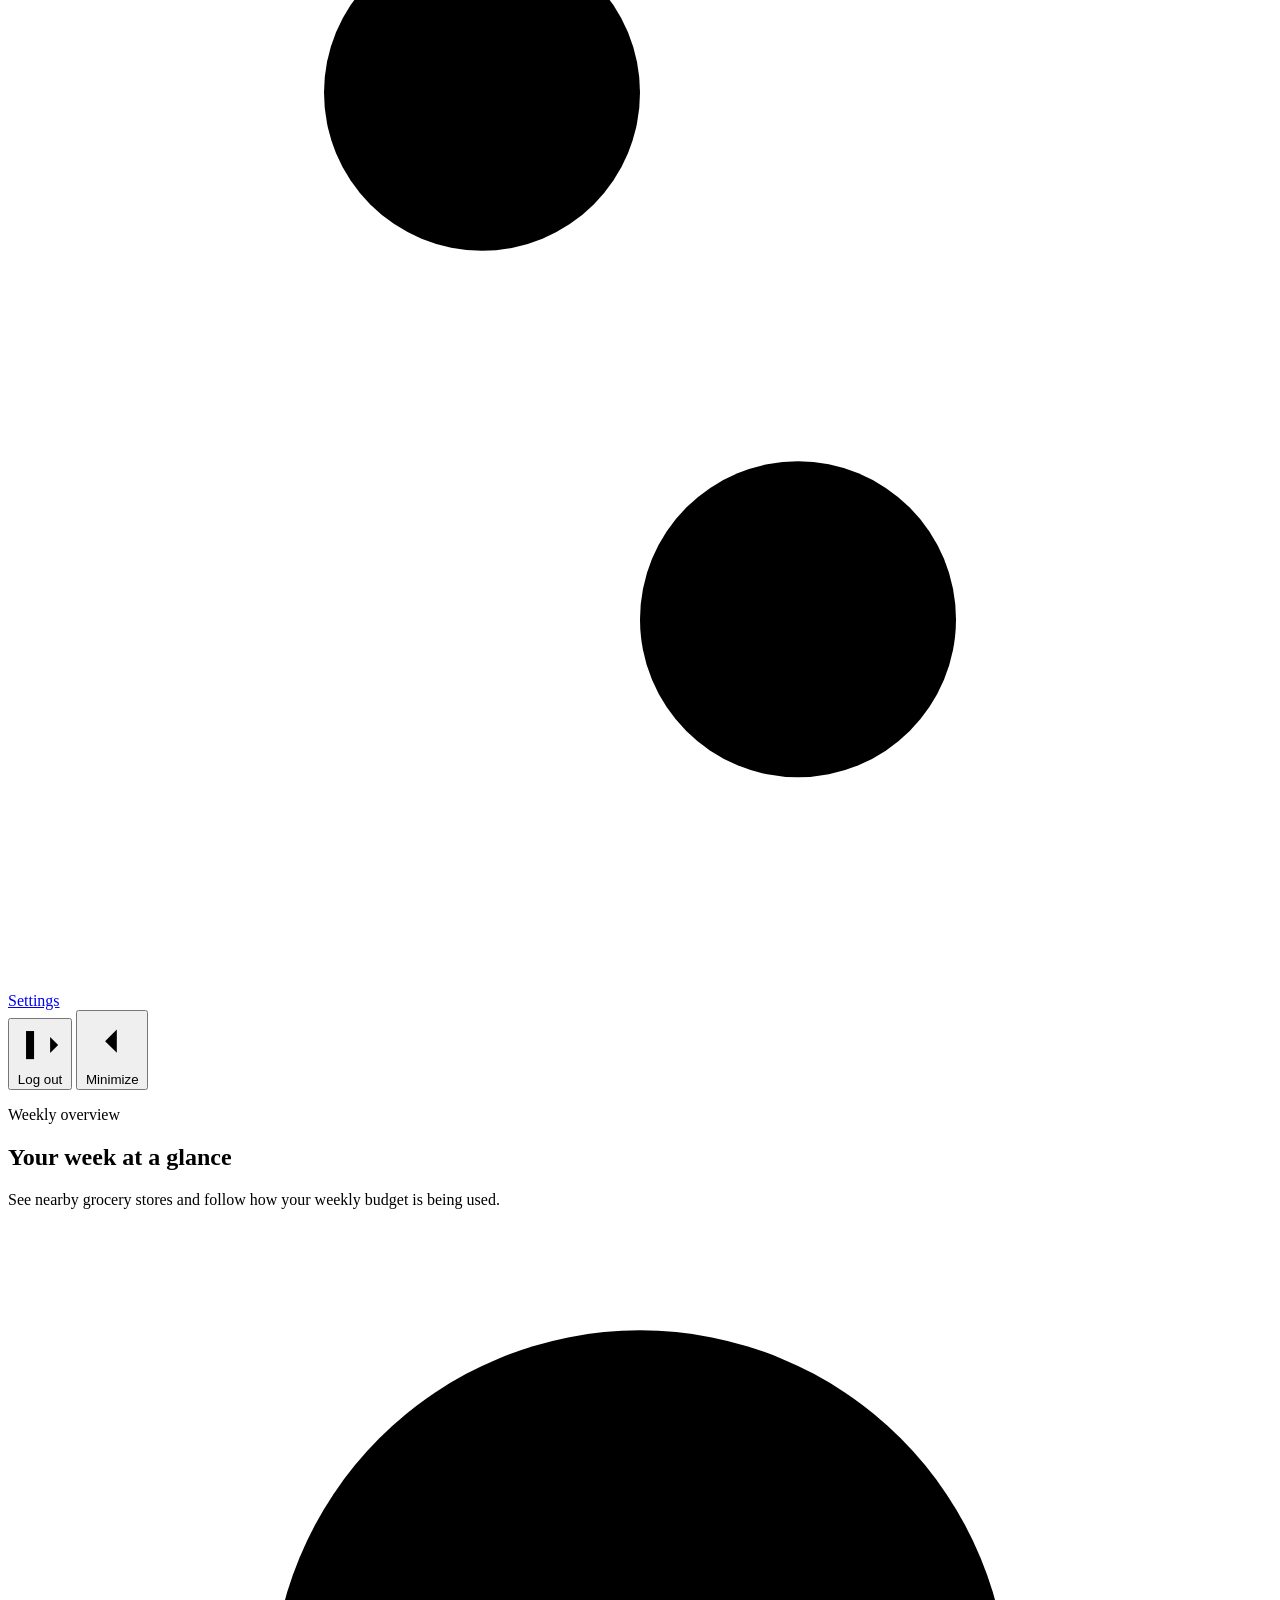
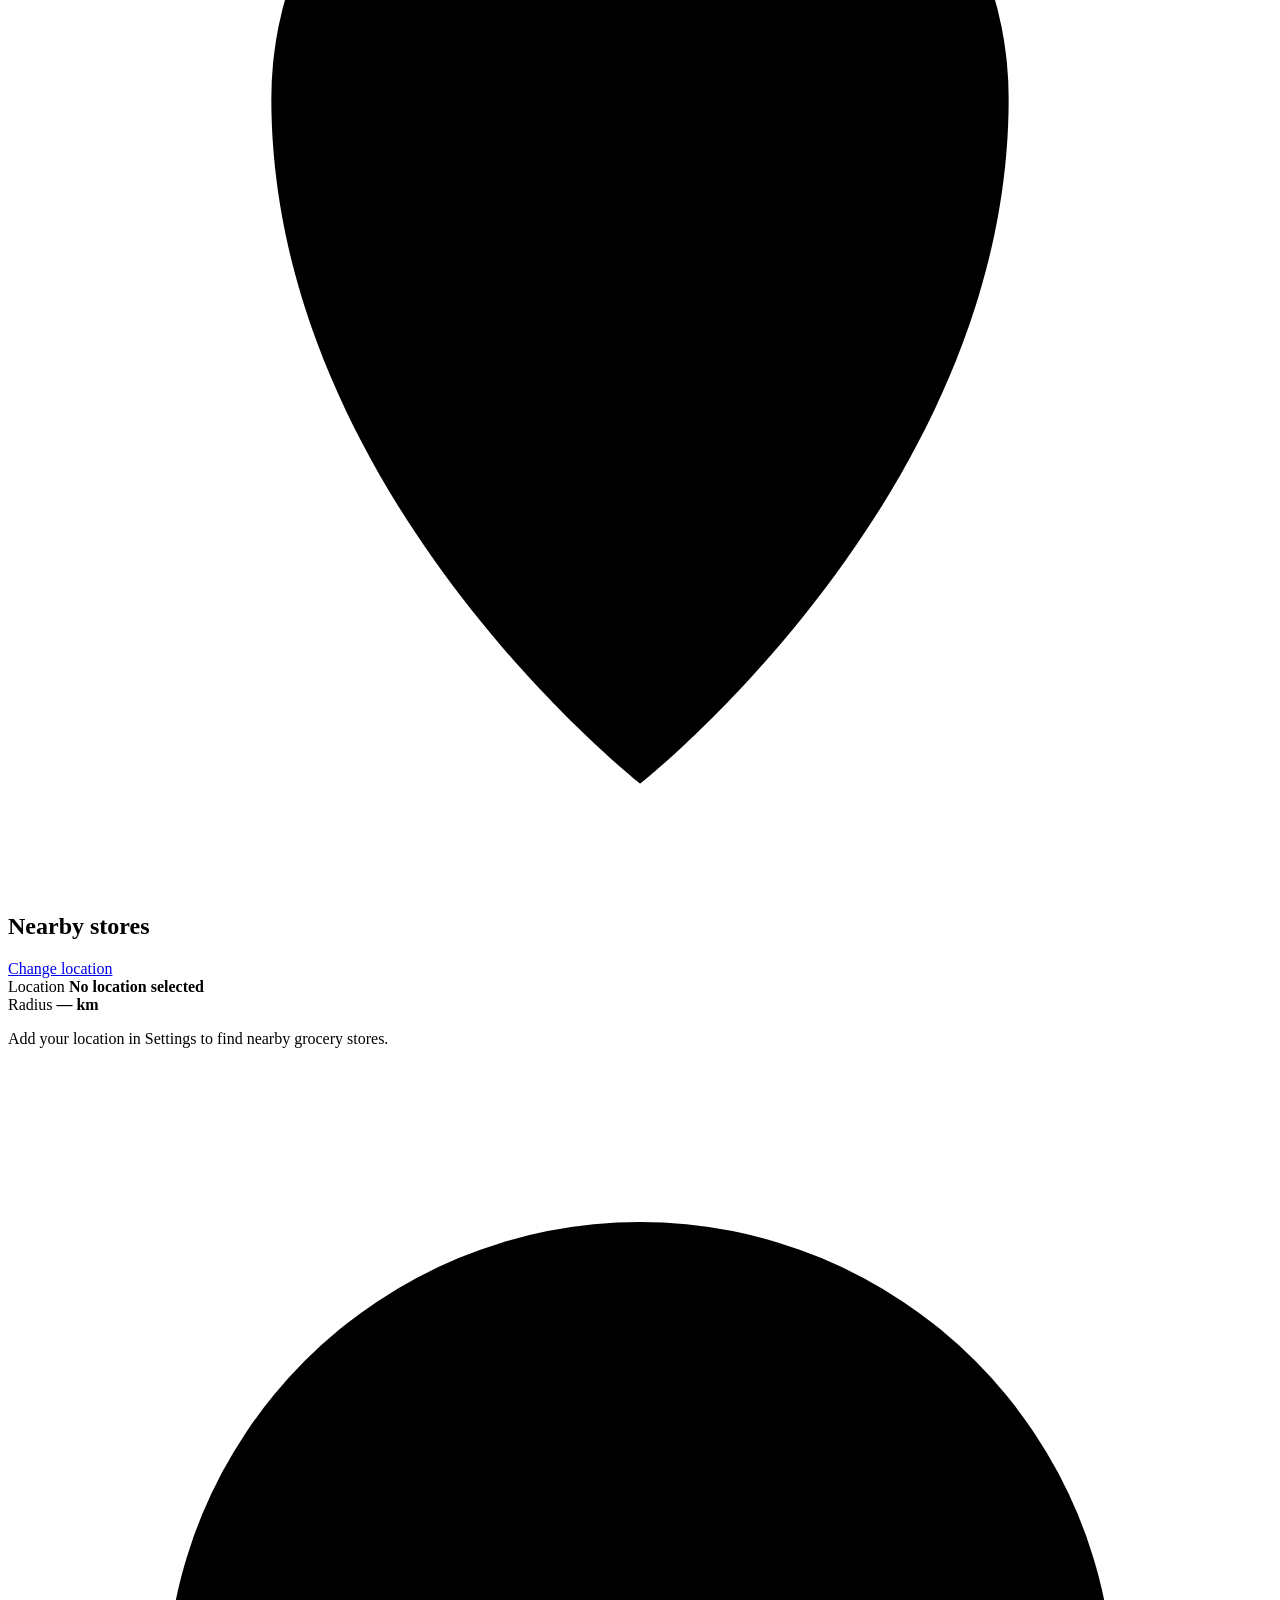
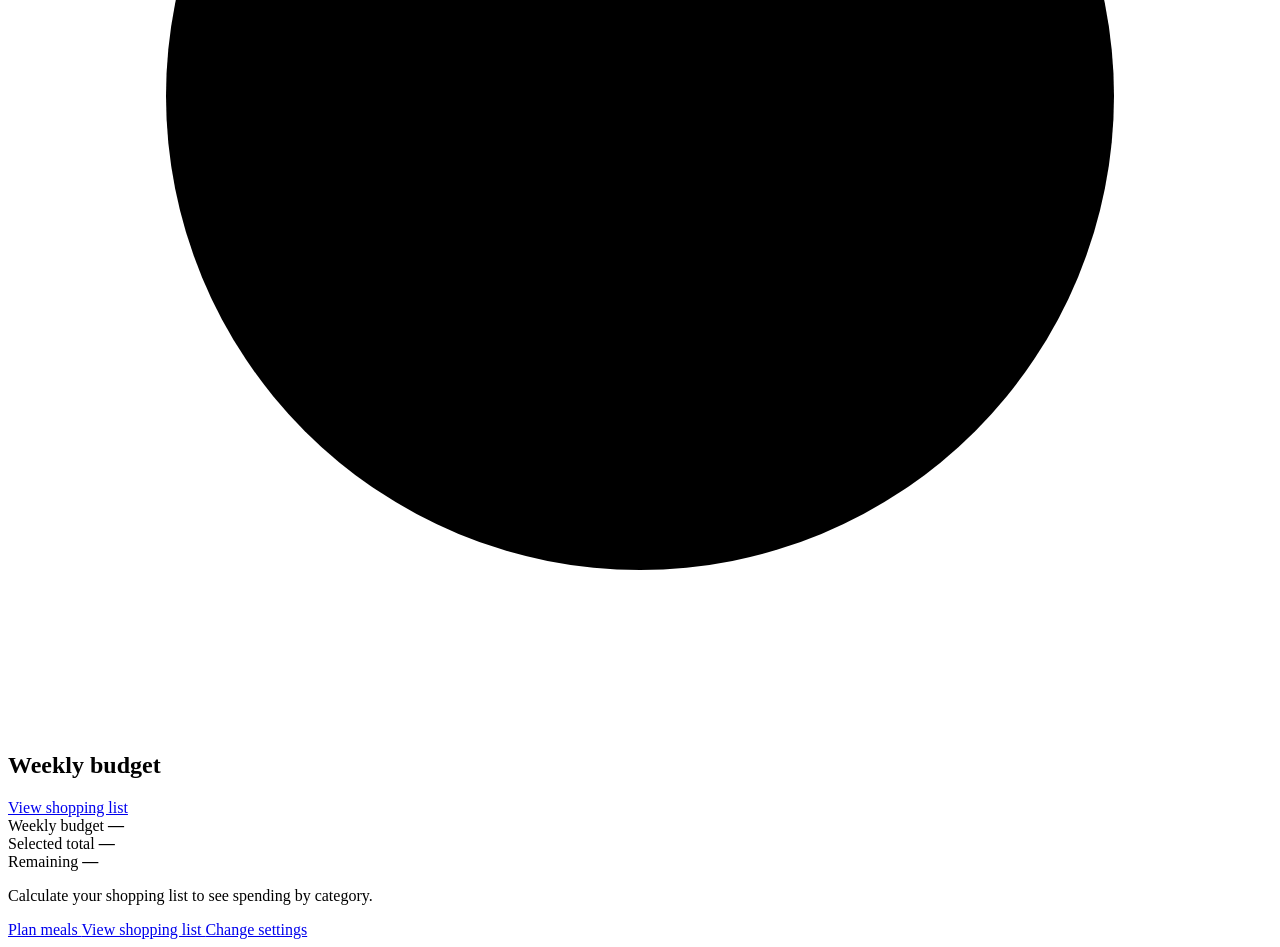
==== commit 1030f556: "Was just creating tests and fixing issues" ====
--- a/src/main/resources/static/index.html
+++ b/src/main/resources/static/index.html
@@ -1,113 +1,280 @@
 <!DOCTYPE html>
 <html lang="en">
+
 <head>
-    <link rel="icon" href="data:,"><link rel="icon" href="data:,">
+    <link rel="icon" href="data:,">
+
     <meta charset="UTF-8">
-    <meta name="viewport"
-          content="width=device-width, initial-scale=1.0">
+
+    <meta
+            name="viewport"
+            content="width=device-width, initial-scale=1.0"
+    >
 
     <title>Smart Grocery</title>
 
     <link rel="stylesheet" href="/css/base.css">
     <link rel="stylesheet" href="/css/home.css">
-    <script src="js/index.js"></script>
+
+    <script src="/js/index.js" defer></script>
+    <script src="/js/sidebar.js" defer></script>
+    <script src="/js/logout.js" defer></script>
 </head>
 
-<body>
-<header class="topbar">
-    <a class="brand" href="/">
-        Smart Grocery
+<body class="with-sidebar">
+
+<aside class="app-sidebar">
+    <a class="sidebar-brand" href="/">
+        <span class="sidebar-logo" aria-hidden="true">
+            <svg viewBox="0 0 24 24">
+                <path d="M20 10c0 6-8 12-8 12S4 16 4 10a8 8 0 1 1 16 0Z"/>
+                <circle cx="12" cy="10" r="2.5"/>
+            </svg>
+        </span>
+
+        <span class="sidebar-label">Smart Grocery</span>
     </a>
 
-    <nav>
-        <a class="active" href="/">Home</a>
-        <a href="/meals.html">Meals</a>
-        <a href="/shopping.html">Shopping</a>
-        <a href="/settings.html">Settings</a>
+    <nav class="sidebar-nav" aria-label="Main navigation">
+
+        <a href="/">
+            <svg viewBox="0 0 24 24" aria-hidden="true">
+                <path d="m3 10 9-7 9 7v10H3Z"/>
+                <path d="M9 20v-8h6v8"/>
+            </svg>
+            <span class="sidebar-label">Home</span>
+        </a>
+
+        <a href="/meals.html">
+            <svg viewBox="0 0 24 24" aria-hidden="true">
+                <rect x="3" y="5" width="18" height="16" rx="2"/>
+                <path d="M7 3v4m10-4v4M3 11h18M8 15h2m4 0h2"/>
+            </svg>
+            <span class="sidebar-label">Meals</span>
+        </a>
+
+        <a href="/shopping.html">
+            <svg viewBox="0 0 24 24" aria-hidden="true">
+                <path d="M2 3h3l3 13h11l3-9H6"/>
+                <circle cx="9" cy="21" r="1"/>
+                <circle cx="18" cy="21" r="1"/>
+            </svg>
+            <span class="sidebar-label">Shopping</span>
+        </a>
+
+        <a href="/products.html">
+            <svg viewBox="0 0 24 24" aria-hidden="true">
+                <path d="M4 7V4h3M17 4h3v3M20 17v3h-3M7 20H4v-3"/>
+                <path d="M8 8v8M11 8v8M14 8v8M17 8v8"/>
+            </svg>
+            <span class="sidebar-label">Products</span>
+        </a>
+
+        <a href="/savings.html" aria-label="Savings" title="Savings">
+            <svg viewBox="0 0 24 24" aria-hidden="true">
+                <path d="m3 6 6 6 4-4 8 8"/>
+                <path d="M15 16h6v-6"/>
+            </svg>
+            <span class="sidebar-label">Savings</span>
+        </a>
+
+        <a href="/settings.html">
+            <svg viewBox="0 0 24 24" aria-hidden="true">
+                <path d="M4 7h16M4 17h16"/>
+                <circle cx="9" cy="7" r="3"/>
+                <circle cx="15" cy="17" r="3"/>
+            </svg>
+            <span class="sidebar-label">Settings</span>
+        </a>
     </nav>
-</header>
-
-<main class="page">
+
+    <button type="button"
+            class="sidebar-logout"
+            aria-label="Log out"
+            title="Log out">
+
+        <svg viewBox="0 0 24 24" aria-hidden="true">
+            <path d="M9 5H5v14h4"/>
+            <path d="M9 12h12m-4-4 4 4-4 4"/>
+        </svg>
+
+        <span class="sidebar-label">Log out</span>
+    </button>
+
+    <p class="sidebar-logout-message"
+       role="status"
+       hidden></p>
+
+    <button
+            type="button"
+            class="sidebar-toggle"
+            aria-expanded="true"
+            aria-label="Minimize sidebar"
+            title="Minimize sidebar"
+    >
+        <svg viewBox="0 0 24 24" aria-hidden="true">
+            <path d="m14 7-5 5 5 5"/>
+        </svg>
+
+        <span class="sidebar-label">Minimize</span>
+    </button>
+</aside>
+
+<main class="page home-page">
+
     <section class="intro">
         <p class="eyebrow">Weekly overview</p>
+
         <h1>Your week at a glance</h1>
+
         <p>
-            See your available budget and how many meals
-            you have planned.
+            See nearby grocery stores and follow how your
+            weekly budget is being used.
         </p>
     </section>
 
-    <section class="dashboard-grid">
-
-        <!-- Budget card -->
-        <article class="summary-card">
-            <div class="icon-circle">
-                <svg viewBox="0 0 24 24" aria-hidden="true">
-                    <path d="M4 7h16v11H4z"></path>
-                    <path d="M4 9h16"></path>
-                    <path d="M16 13h4"></path>
-                </svg>
-            </div>
-
-            <p class="card-label">Weekly Budget</p>
-
-            <div class="large-value money-value">
-                <span id="remainingBudget">—</span>
-            </div>
-
-            <p class="card-description">
-                remaining from
-                <strong id="weeklyBudget">—</strong>
-            </p>
-
-            <div class="progress-track">
-                <div
-                        id="budgetProgress"
-                        class="progress-value"
-                ></div>
-            </div>
-
-            <p id="budgetStatus" class="status-text">
-                Loading budget...
-            </p>
+    <section class="home-dashboard">
+
+        <!-- Nearby stores -->
+        <article class="home-dashboard-card nearby-stores-card">
+
+            <div class="home-card-heading">
+                <div class="home-card-title">
+
+                    <svg
+                            class="home-card-icon"
+                            viewBox="0 0 24 24"
+                            aria-hidden="true"
+                    >
+                        <path d="M12 22s7-5.5 7-13a7 7 0 1 0-14 0c0 7.5 7 13 7 13Z"></path>
+                        <circle cx="12" cy="9" r="2.5"></circle>
+                    </svg>
+
+                    <h2>Nearby stores</h2>
+                </div>
+
+                <a
+                        class="small-card-link"
+                        href="/settings.html"
+                >
+                    Change location
+                </a>
+            </div>
+
+            <div class="location-summary">
+                <div>
+                    <span class="summary-label">Location</span>
+
+                    <strong id="home-location">
+                        No location selected
+                    </strong>
+                </div>
+
+                <div>
+                    <span class="summary-label">Radius</span>
+
+                    <strong>
+                        <span id="home-radius">—</span>
+                        km
+                    </strong>
+                </div>
+            </div>
+
+            <div
+                    id="nearby-stores-list"
+                    class="nearby-stores-list"
+            >
+                <p class="card-empty-message">
+                    Add your location in Settings to find
+                    nearby grocery stores.
+                </p>
+            </div>
+
         </article>
 
-        <!-- Meals card -->
-        <article class="summary-card">
-            <div class="icon-circle">
-                <svg viewBox="0 0 24 24" aria-hidden="true">
-                    <rect x="4" y="5" width="16" height="15" rx="2"></rect>
-                    <path d="M8 3v4M16 3v4M4 9h16"></path>
-                </svg>
-            </div>
-
-            <p class="card-label">Meals Planned</p>
-
-            <div class="large-value">
-                <span id="plannedMeals">0</span>
-                <span class="value-total">/21</span>
-            </div>
-
-            <p id="mealsMessage" class="card-description">
-                21 meals still unplanned
-            </p>
-
-            <a class="card-link" href="/meals.html">
-                Plan meals
-                <span aria-hidden="true">→</span>
-            </a>
+        <!-- Weekly budget -->
+        <article class="home-dashboard-card weekly-budget-card">
+
+            <div class="home-card-heading">
+                <div class="home-card-title">
+
+                    <svg
+                            class="home-card-icon"
+                            viewBox="0 0 24 24"
+                            aria-hidden="true"
+                    >
+                        <circle cx="12" cy="12" r="9"></circle>
+                        <path d="M12 7v5l3 2"></path>
+                    </svg>
+
+                    <h2>Weekly budget</h2>
+                </div>
+
+                <a
+                        class="small-card-link"
+                        href="/shopping.html"
+                >
+                    View shopping list
+                </a>
+            </div>
+
+            <div class="budget-overview">
+                <div>
+                    <span class="summary-label">
+                        Weekly budget
+                    </span>
+
+                    <strong id="weeklyBudget">—</strong>
+                </div>
+
+                <div>
+                    <span class="summary-label">
+                        Selected total
+                    </span>
+
+                    <strong id="selectedTotal">—</strong>
+                </div>
+
+                <div>
+                    <span class="summary-label">
+                        Remaining
+                    </span>
+
+                    <strong id="remainingBudget">—</strong>
+                </div>
+            </div>
+
+            <div
+                    id="budget-category-list"
+                    class="budget-category-list"
+            >
+                <p class="card-empty-message">
+                    Calculate your shopping list to see
+                    spending by category.
+                </p>
+            </div>
+
         </article>
+
     </section>
 
     <section class="quick-links">
+
+        <a href="/meals.html">
+            Plan meals
+        </a>
+
         <a href="/shopping.html">
             View shopping list
         </a>
 
         <a href="/settings.html">
-            Change your settings
-        </a>
+            Change settings
+        </a>
+
     </section>
+
 </main>
+
 </body>
 </html>
